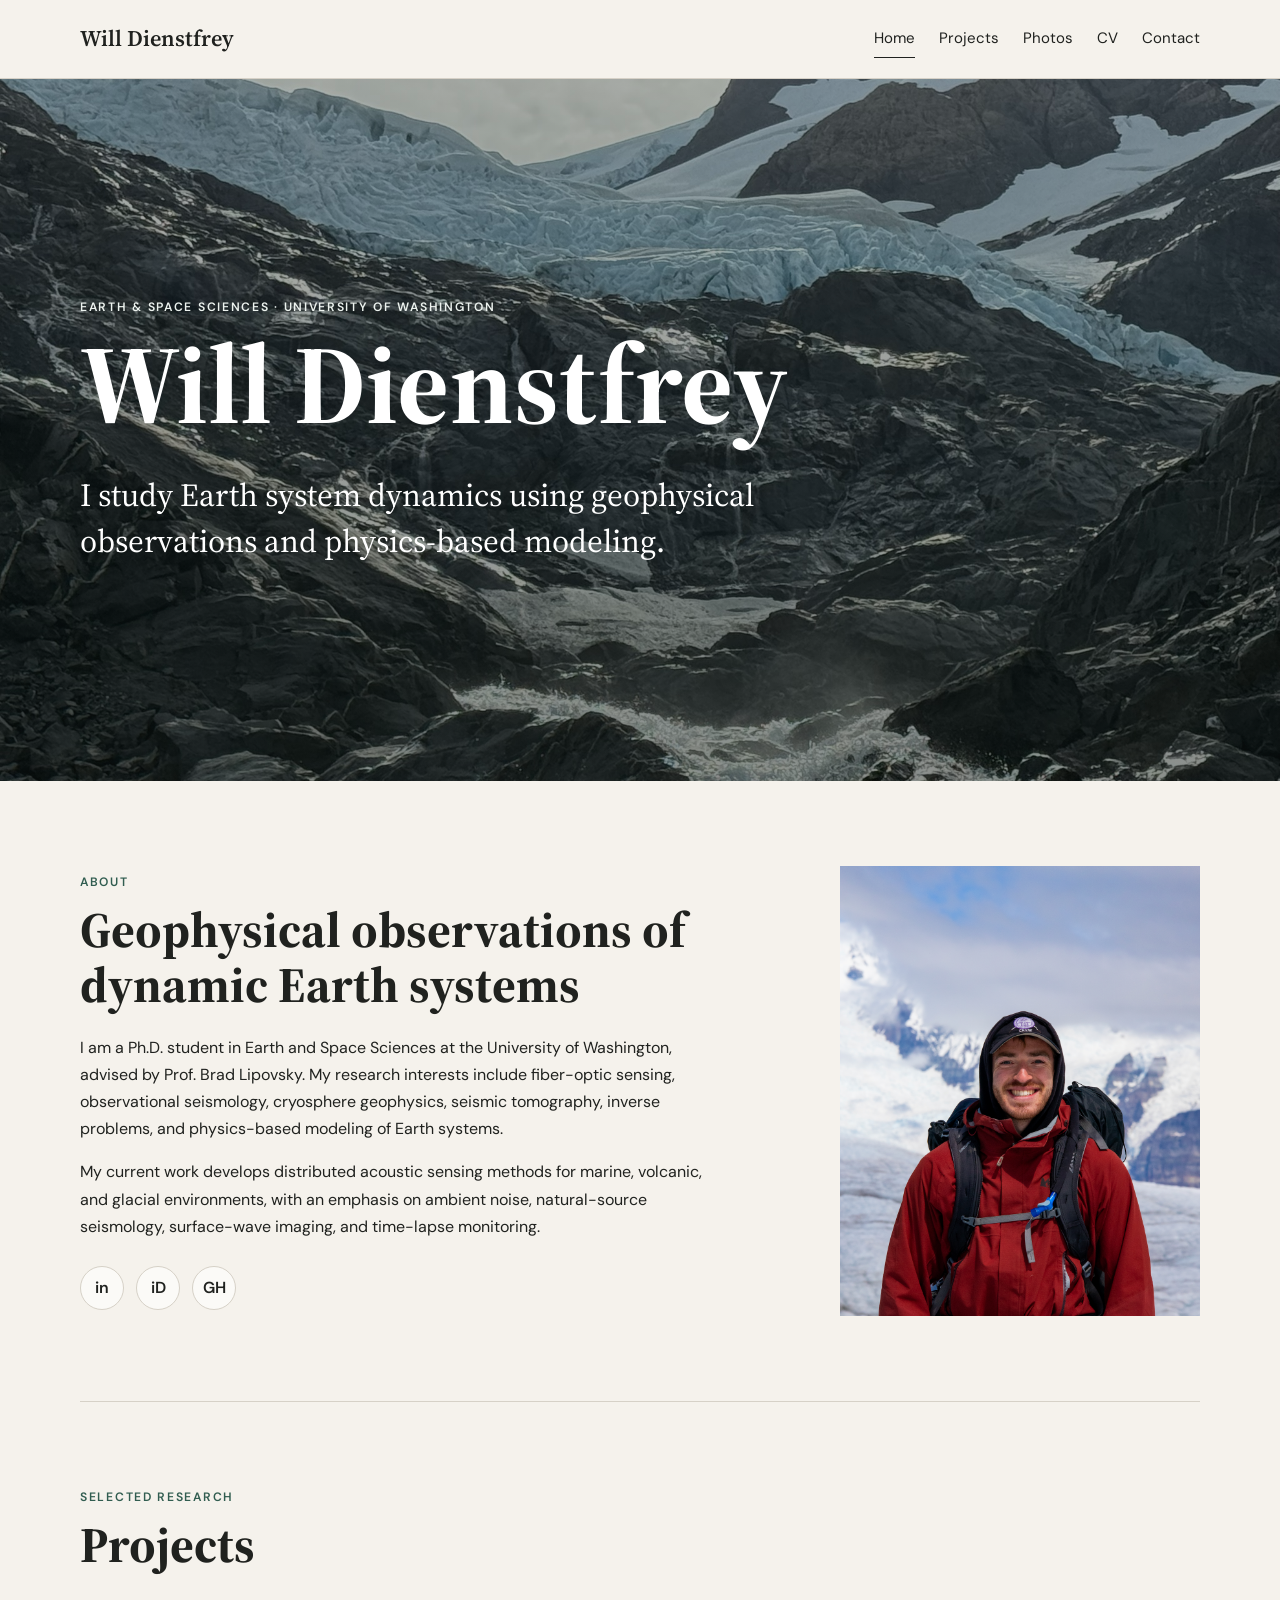
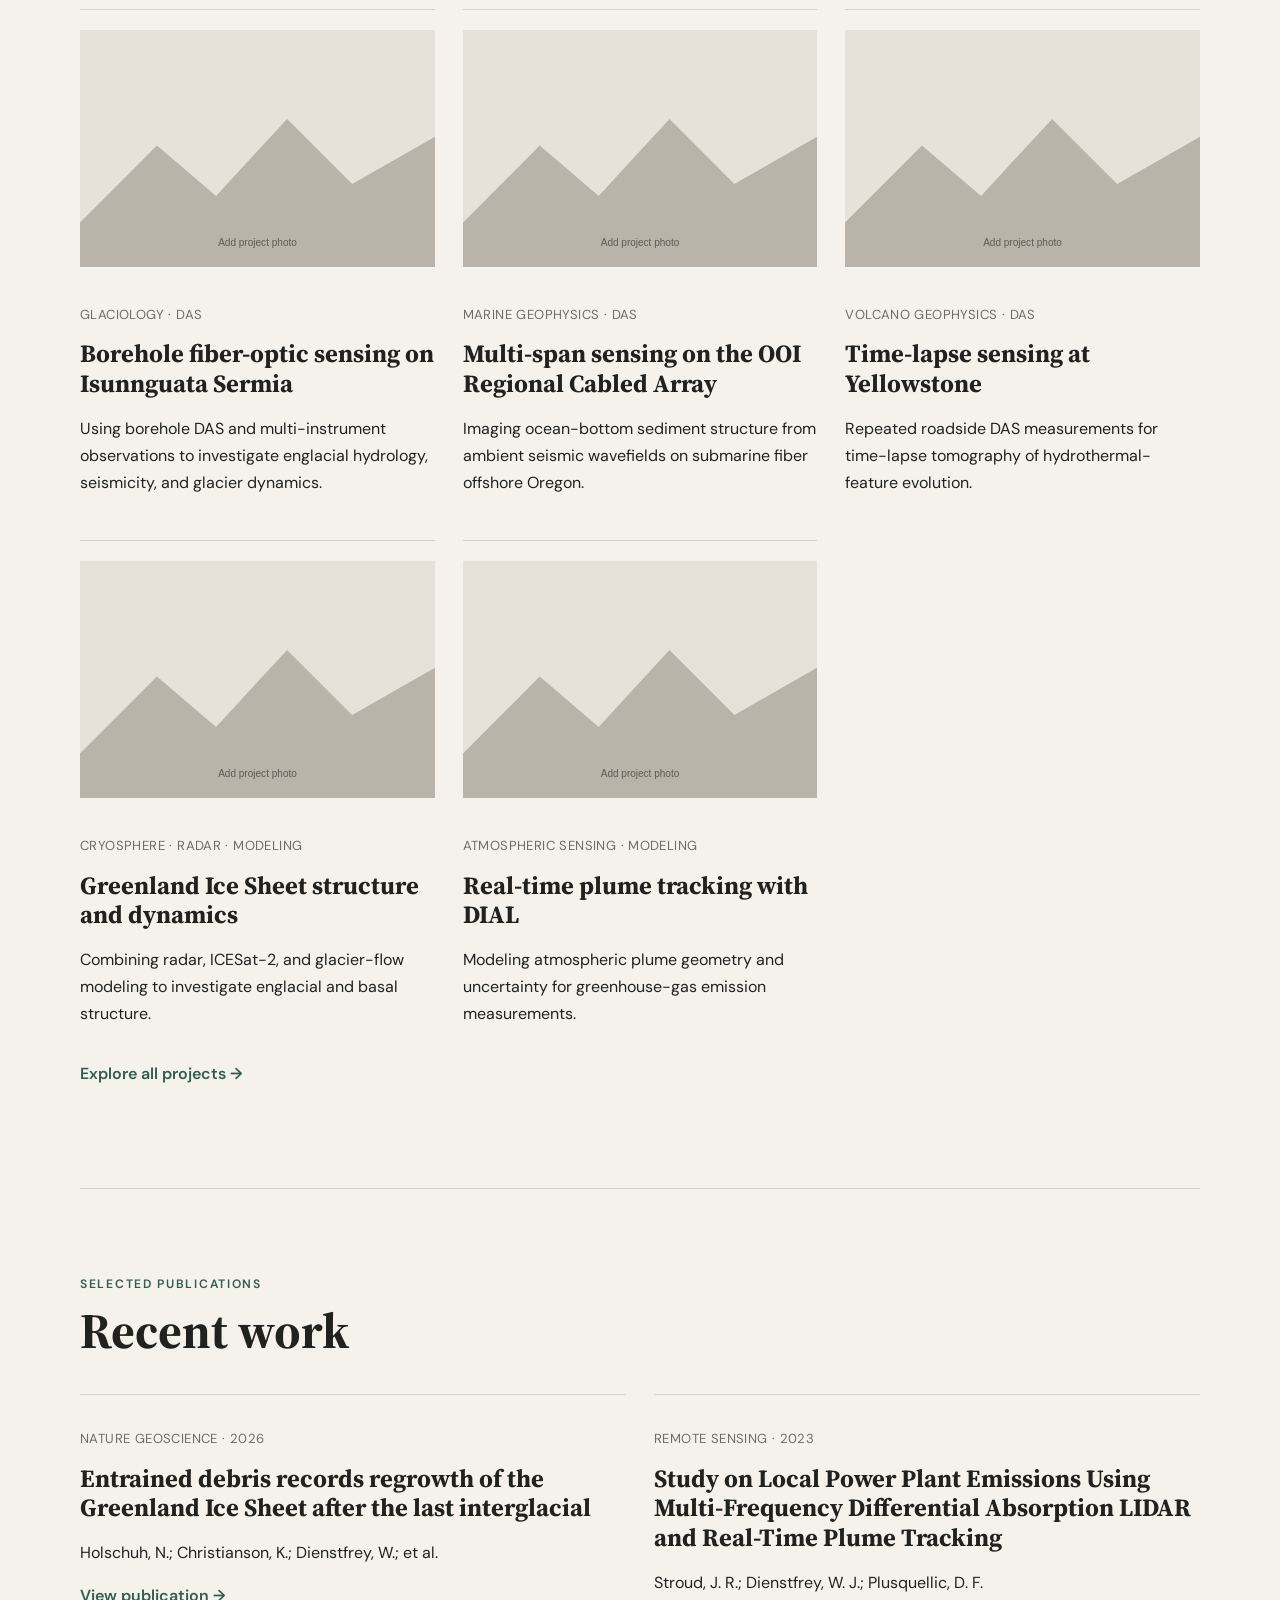
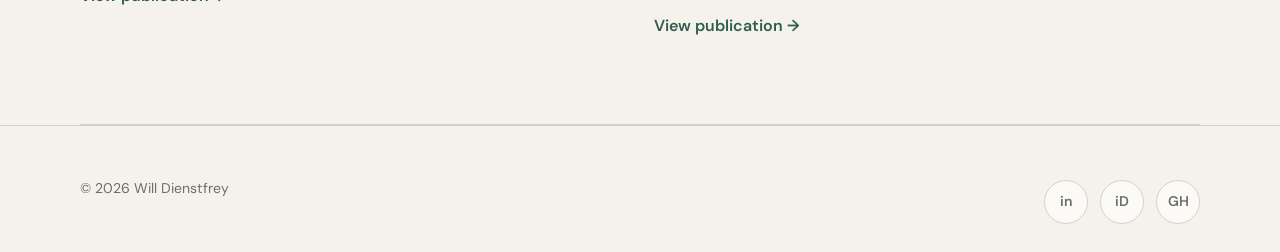
==== index.html @ 0aa44435 "Create initial website First pass at making a website" ====
<!doctype html><html lang="en"><head><meta charset="utf-8"><meta name="viewport" content="width=device-width,initial-scale=1"><meta name="description" content="Will Dienstfrey — geophysical observations and physics-based modeling of Earth systems"><title>Home | Will Dienstfrey</title><link rel="stylesheet" href="styles.css"></head><body><header class="site-header"><div class="container nav-wrap"><a class="site-name" href="index.html">Will Dienstfrey</a><nav><a href="index.html" class="active">Home</a><a href="projects.html" class="">Projects</a><a href="photos.html" class="">Photos</a><a href="cv.html" class="">CV</a><a href="contact.html" class="">Contact</a></nav></div></header><main><section class="hero"><div class="container hero-inner"><p class="eyebrow">EARTH & SPACE SCIENCES · UNIVERSITY OF WASHINGTON</p><h1>Will Dienstfrey</h1><p class="lede">I study Earth system dynamics using geophysical observations and physics-based modeling.</p></div></section><section class="container about"><div><p class="eyebrow">ABOUT</p><h2>Geophysical observations of dynamic Earth systems</h2><p>I am a Ph.D. student in Earth and Space Sciences at the University of Washington, advised by Prof. Brad Lipovsky. My research interests include fiber-optic sensing, observational seismology, cryosphere geophysics, seismic tomography, inverse problems, and physics-based modeling of Earth systems.</p><p>My current work develops distributed acoustic sensing methods for marine, volcanic, and glacial environments, with an emphasis on ambient noise, natural-source seismology, surface-wave imaging, and time-lapse monitoring.</p><div class="socials"><a class="social" href="https://www.linkedin.com/in/will-dienstfrey-532bb4279" aria-label="LinkedIn">in</a><a class="social" href="https://orcid.org/0009-0006-2963-2804" aria-label="ORCID">iD</a><a class="social" href="https://github.com/wdienstfrey" aria-label="GitHub">GH</a></div></div><img class="profile" src="assets/profile.png" alt="Will Dienstfrey in a glaciated mountain environment"></section><section class="container section"><p class="eyebrow">SELECTED RESEARCH</p><h2>Projects</h2><div class="project-grid"><article class="project-card"><img src="assets/project-1.svg" alt=""><p class="meta">GLACIOLOGY · DAS</p><h3>Borehole fiber-optic sensing on Isunnguata Sermia</h3><p>Using borehole DAS and multi-instrument observations to investigate englacial hydrology, seismicity, and glacier dynamics.</p></article><article class="project-card"><img src="assets/project-2.svg" alt=""><p class="meta">MARINE GEOPHYSICS · DAS</p><h3>Multi-span sensing on the OOI Regional Cabled Array</h3><p>Imaging ocean-bottom sediment structure from ambient seismic wavefields on submarine fiber offshore Oregon.</p></article><article class="project-card"><img src="assets/project-3.svg" alt=""><p class="meta">VOLCANO GEOPHYSICS · DAS</p><h3>Time-lapse sensing at Yellowstone</h3><p>Repeated roadside DAS measurements for time-lapse tomography of hydrothermal-feature evolution.</p></article><article class="project-card"><img src="assets/project-4.svg" alt=""><p class="meta">CRYOSPHERE · RADAR · MODELING</p><h3>Greenland Ice Sheet structure and dynamics</h3><p>Combining radar, ICESat-2, and glacier-flow modeling to investigate englacial and basal structure.</p></article><article class="project-card"><img src="assets/project-5.svg" alt=""><p class="meta">ATMOSPHERIC SENSING · MODELING</p><h3>Real-time plume tracking with DIAL</h3><p>Modeling atmospheric plume geometry and uncertainty for greenhouse-gas emission measurements.</p></article></div><p><a class="text-link" href="projects.html">Explore all projects →</a></p></section><section class="container section"><p class="eyebrow">SELECTED PUBLICATIONS</p><h2>Recent work</h2><div class="pubs"><article class="pub"><p class="meta">NATURE GEOSCIENCE · 2026</p><h3>Entrained debris records regrowth of the Greenland Ice Sheet after the last interglacial</h3><p>Holschuh, N.; Christianson, K.; Dienstfrey, W.; et al.</p><a class="text-link" href="https://doi.org/10.1038/s41561-026-01950-1">View publication →</a></article><article class="pub"><p class="meta">REMOTE SENSING · 2023</p><h3>Study on Local Power Plant Emissions Using Multi-Frequency Differential Absorption LIDAR and Real-Time Plume Tracking</h3><p>Stroud, J. R.; Dienstfrey, W. J.; Plusquellic, D. F.</p><a class="text-link" href="https://doi.org/10.3390/rs15174283">View publication →</a></article></div></section></main><footer class="footer"><div class="container footer-inner"><span>© 2026 Will Dienstfrey</span><div class="socials"><a class="social" href="https://www.linkedin.com/in/will-dienstfrey-532bb4279" aria-label="LinkedIn">in</a><a class="social" href="https://orcid.org/0009-0006-2963-2804" aria-label="ORCID">iD</a><a class="social" href="https://github.com/wdienstfrey" aria-label="GitHub">GH</a></div></div></footer></body></html>
---- styles.css ----
@import url('https://fonts.googleapis.com/css2?family=DM+Sans:wght@400;500;600&family=Source+Serif+4:opsz,wght@8..60,500;8..60,600&display=swap');
:root{--bg:#f5f2ec;--paper:#fbfaf7;--text:#20221f;--muted:#6c6e68;--line:#d6d1c7;--accent:#315d50;--max:1120px}
*{box-sizing:border-box}html{scroll-behavior:smooth}body{margin:0;background:var(--bg);color:var(--text);font-family:'DM Sans',sans-serif;line-height:1.7}a{color:inherit;text-decoration:none}a:hover{color:var(--accent)}.container{width:min(calc(100% - 40px),var(--max));margin:auto}.site-header{position:sticky;top:0;z-index:20;background:rgba(245,242,236,.94);backdrop-filter:blur(8px);border-bottom:1px solid var(--line)}.nav-wrap{min-height:78px;display:flex;align-items:center;justify-content:space-between;gap:24px}.site-name,h1,h2,h3{font-family:'Source Serif 4',Georgia,serif}.site-name{font-size:1.4rem;font-weight:600}nav{display:flex;gap:24px;font-size:.94rem}nav a{padding:6px 0;border-bottom:1px solid transparent}nav a.active,nav a:hover{border-bottom-color:var(--text);color:var(--text)}
.hero{min-height:78vh;display:flex;align-items:end;color:white;background:linear-gradient(rgba(15,22,19,.34),rgba(15,22,19,.48)),url('assets/hero.jpg') center/cover no-repeat}.hero-inner{padding:110px 0 76px}.hero h1{font-size:clamp(4rem,9vw,7rem);line-height:1;margin:8px 0 20px}.hero .lede{max-width:850px;color:white}.eyebrow{font-size:.76rem;letter-spacing:.14em;font-weight:600;color:var(--accent);margin:0 0 10px}.hero .eyebrow{color:#edf3ef}.lede{font-family:'Source Serif 4',Georgia,serif;font-size:clamp(1.4rem,2.7vw,2rem);line-height:1.45;max-width:800px}h1{font-size:clamp(3rem,7vw,5.5rem);line-height:1.05;margin:8px 0 28px}h2{font-size:clamp(2rem,4vw,3.1rem);line-height:1.12;margin:0 0 20px}h3{font-size:1.55rem;line-height:1.2;margin:10px 0 12px}.page{padding:90px 0 110px;min-height:72vh}
.about{display:grid;grid-template-columns:1.2fr .8fr;gap:70px;padding:85px 0;border-bottom:1px solid var(--line);align-items:center}.profile{width:100%;max-width:360px;aspect-ratio:4/5;object-fit:cover;object-position:center 38%;justify-self:end}.socials{display:flex;gap:12px;margin-top:26px}.social{width:44px;height:44px;border:1px solid var(--line);border-radius:50%;display:flex;align-items:center;justify-content:center;font-weight:600;background:var(--paper)}
.section{padding:85px 0;border-bottom:1px solid var(--line)}.project-grid{display:grid;grid-template-columns:repeat(3,1fr);gap:28px;margin-top:36px}.project-card{border-top:1px solid var(--line);padding-top:20px}.project-card img{width:100%;aspect-ratio:3/2;object-fit:cover;margin-bottom:16px}.meta{font-size:.82rem;color:var(--muted);letter-spacing:.03em}.text-link{color:var(--accent);font-weight:600}.project-entry{display:grid;grid-template-columns:.95fr 1.05fr;gap:54px;padding:52px 0;border-top:1px solid var(--line)}.project-entry img{width:100%;aspect-ratio:3/2;object-fit:cover}.project-copy p{margin:0 0 16px}.pubs{display:grid;grid-template-columns:1fr 1fr;gap:28px;margin-top:34px}.pub{border-top:1px solid var(--line);padding-top:20px}.photo-grid{display:grid;grid-template-columns:repeat(3,1fr);gap:18px;margin-top:40px}.photo-grid img{width:100%;aspect-ratio:1/1;object-fit:cover}.photo-grid figure{margin:0}.photo-grid figcaption{font-size:.84rem;color:var(--muted);margin-top:7px}.button{display:inline-block;border:1px solid var(--text);padding:10px 16px;margin:8px 0 22px}.pdf{height:850px;border:1px solid var(--line);background:white}.pdf iframe{width:100%;height:100%;border:0}.contact-list{max-width:700px;border-top:1px solid var(--line);margin-top:40px}.contact-row{padding:20px 0;border-bottom:1px solid var(--line)}.contact-row strong{display:block}.footer{border-top:1px solid var(--line);padding:28px 0;color:var(--muted);font-size:.88rem}.footer-inner{display:flex;justify-content:space-between;align-items:center;gap:24px}
@media(max-width:820px){.nav-wrap{flex-direction:column;align-items:flex-start;padding:18px 0}nav{width:100%;gap:16px;overflow:auto}.about,.project-entry,.project-grid,.pubs{grid-template-columns:1fr}.profile{justify-self:start;max-width:100%}.photo-grid{grid-template-columns:repeat(2,1fr)}.pdf{height:620px}.footer-inner{flex-direction:column;align-items:flex-start}}

.project-preview-grid.four-projects{grid-template-columns:repeat(2,1fr);gap:38px 30px}
.project-preview-grid.four-projects .project-preview{margin-top:0}
.project-preview-grid.four-projects img{aspect-ratio:16/10;object-fit:cover}
.project-entry img{aspect-ratio:16/10;object-fit:cover}
@media(max-width:820px){.project-preview-grid.four-projects{grid-template-columns:1fr}}
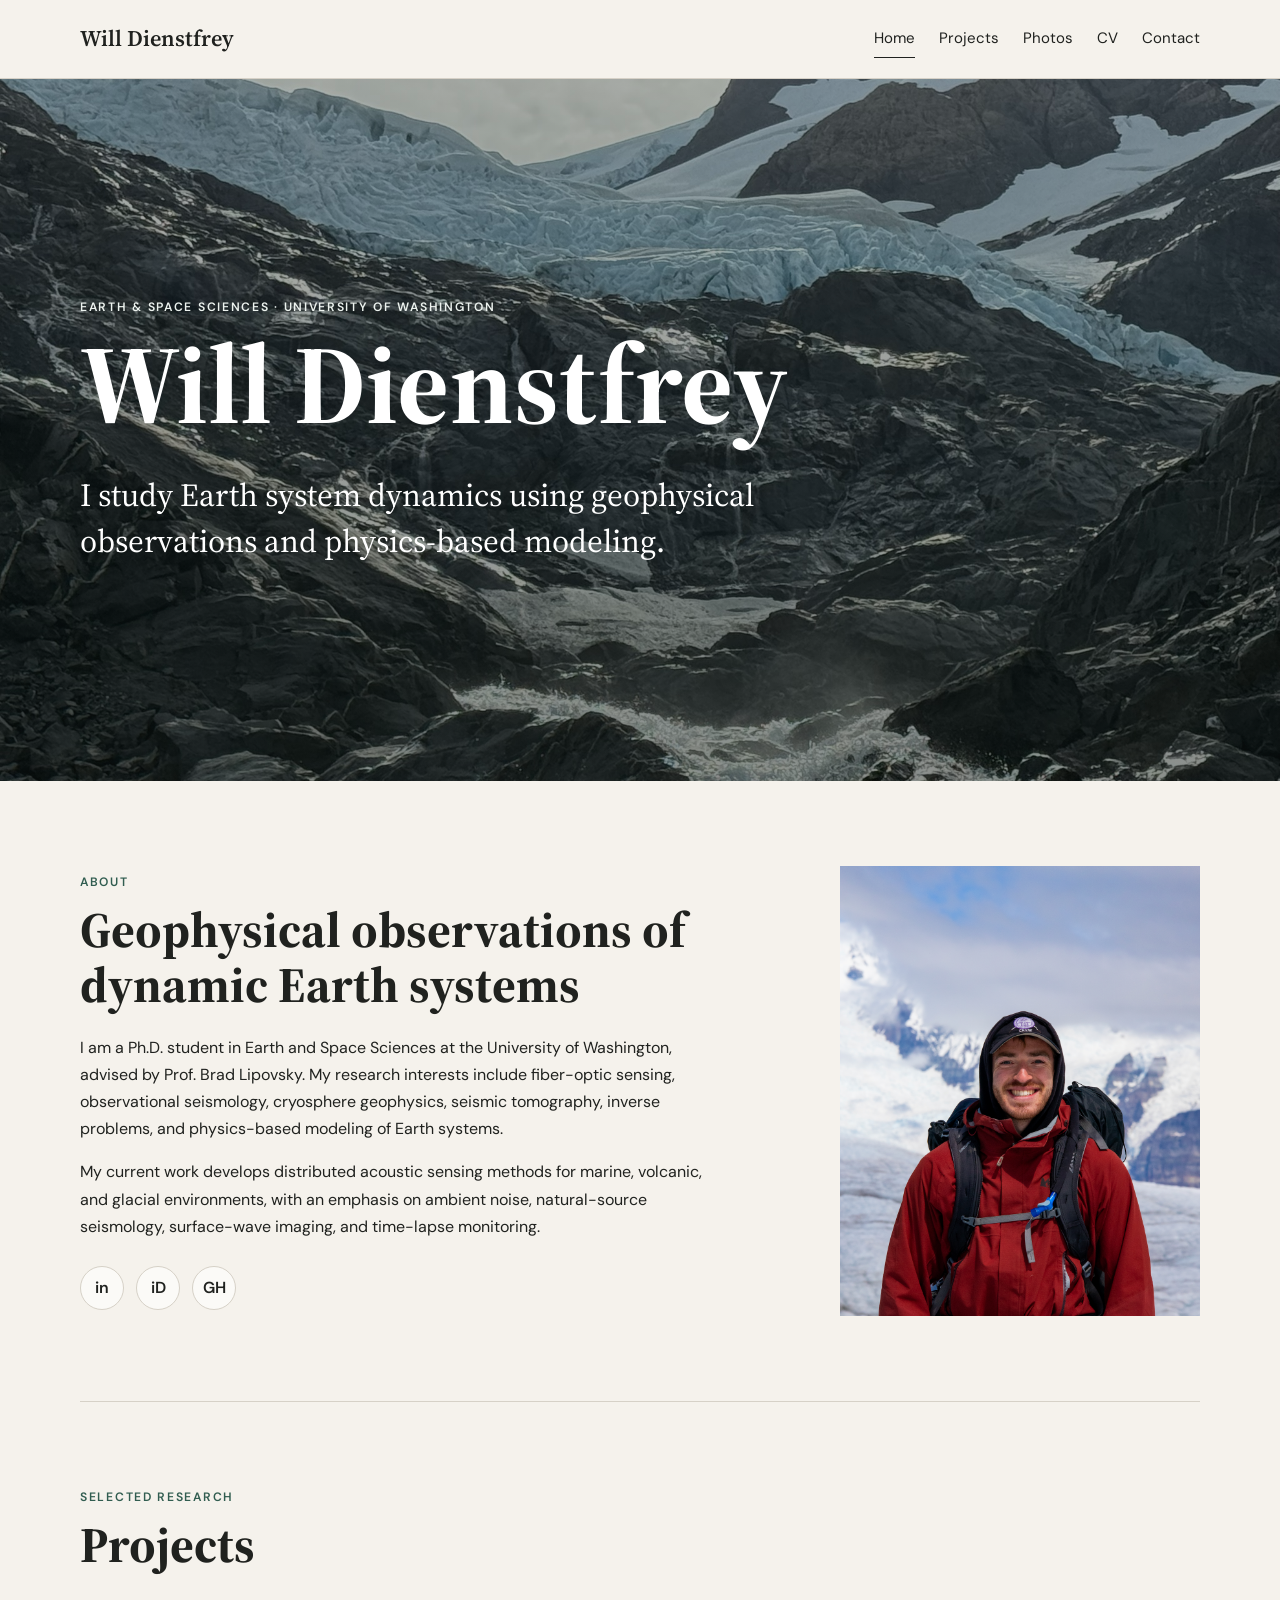
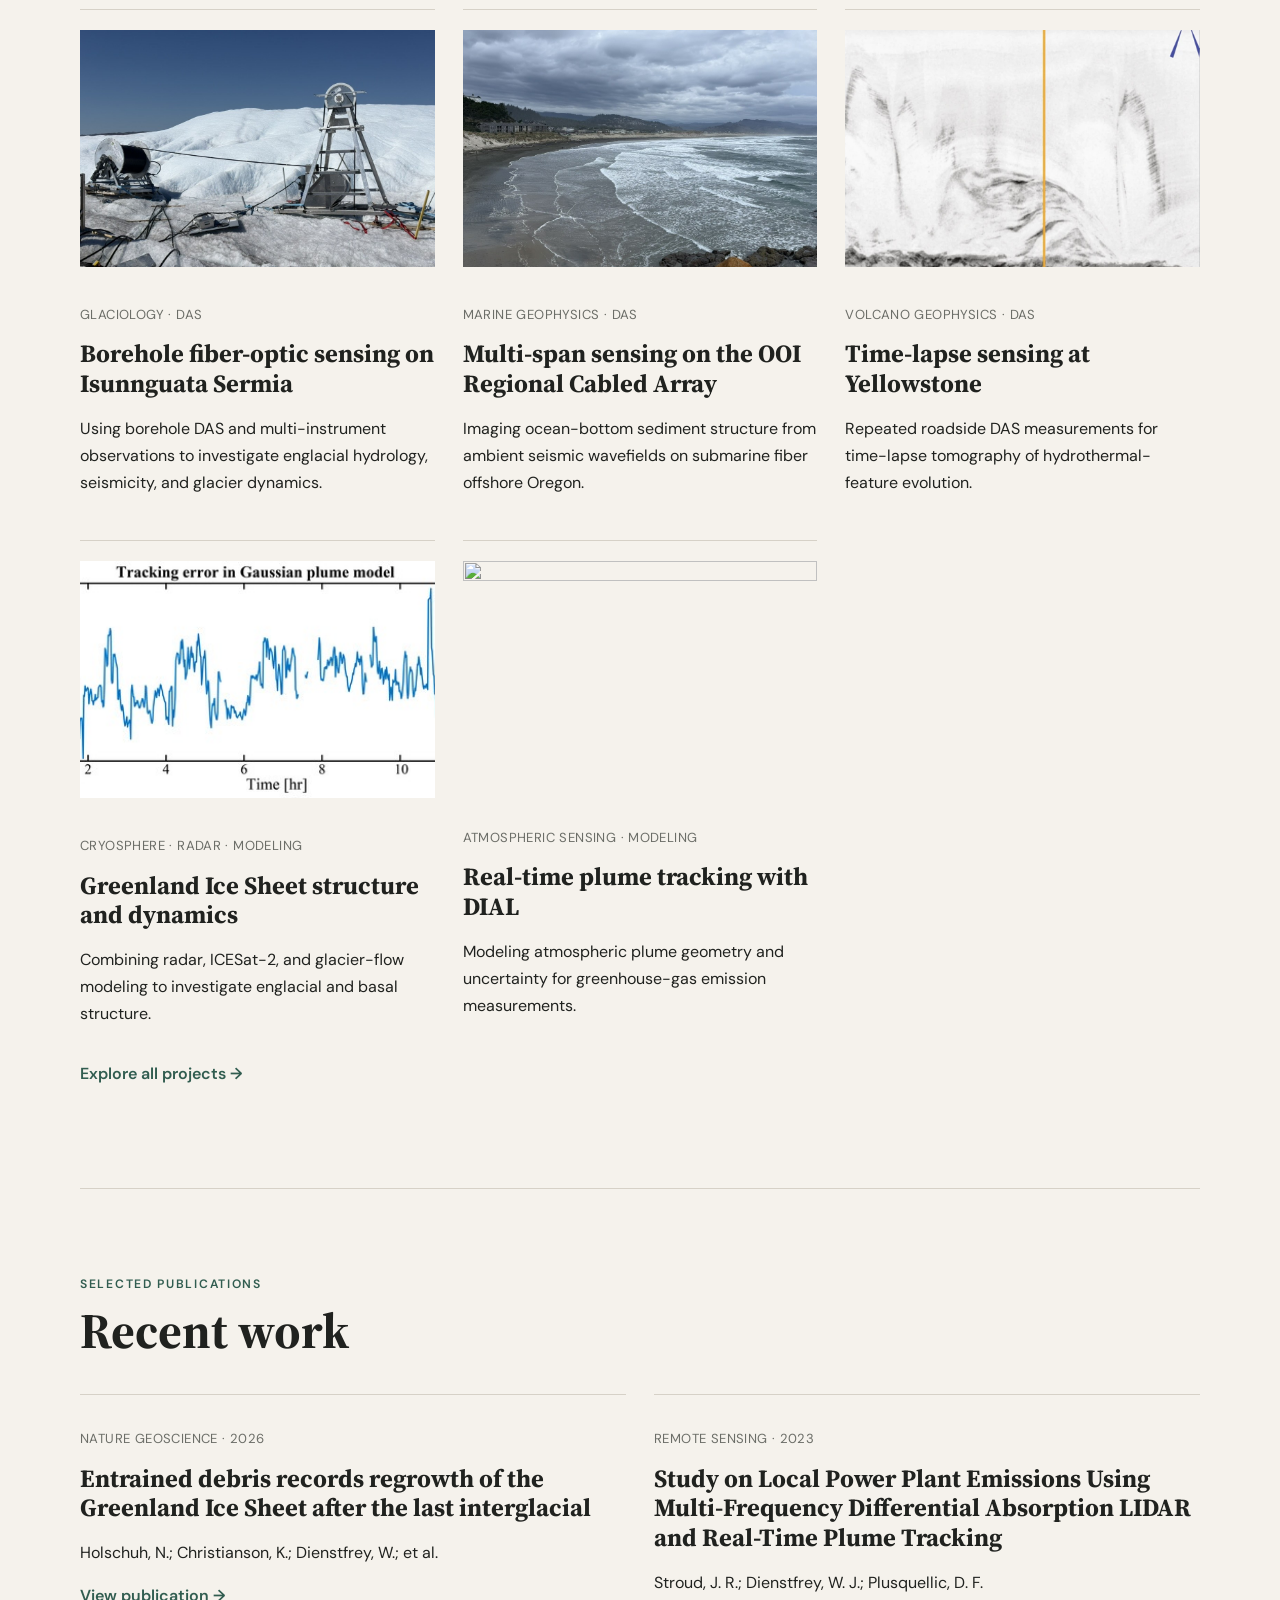
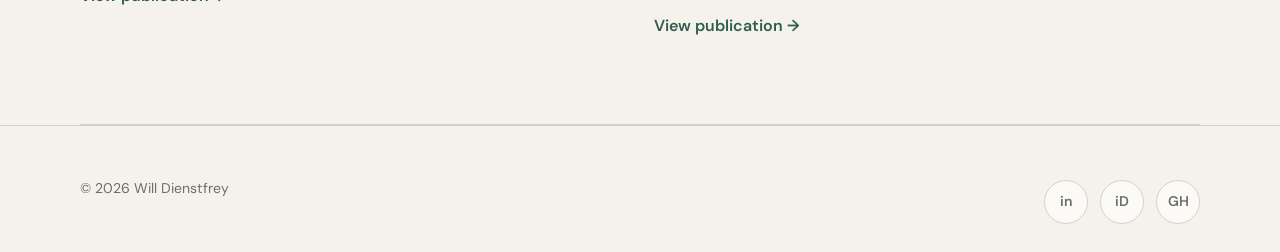
==== commit 01902b39: "Add files via upload" ====
--- a/index.html
+++ b/index.html
@@ -1 +1 @@
-<!doctype html><html lang="en"><head><meta charset="utf-8"><meta name="viewport" content="width=device-width,initial-scale=1"><meta name="description" content="Will Dienstfrey — geophysical observations and physics-based modeling of Earth systems"><title>Home | Will Dienstfrey</title><link rel="stylesheet" href="styles.css"></head><body><header class="site-header"><div class="container nav-wrap"><a class="site-name" href="index.html">Will Dienstfrey</a><nav><a href="index.html" class="active">Home</a><a href="projects.html" class="">Projects</a><a href="photos.html" class="">Photos</a><a href="cv.html" class="">CV</a><a href="contact.html" class="">Contact</a></nav></div></header><main><section class="hero"><div class="container hero-inner"><p class="eyebrow">EARTH & SPACE SCIENCES · UNIVERSITY OF WASHINGTON</p><h1>Will Dienstfrey</h1><p class="lede">I study Earth system dynamics using geophysical observations and physics-based modeling.</p></div></section><section class="container about"><div><p class="eyebrow">ABOUT</p><h2>Geophysical observations of dynamic Earth systems</h2><p>I am a Ph.D. student in Earth and Space Sciences at the University of Washington, advised by Prof. Brad Lipovsky. My research interests include fiber-optic sensing, observational seismology, cryosphere geophysics, seismic tomography, inverse problems, and physics-based modeling of Earth systems.</p><p>My current work develops distributed acoustic sensing methods for marine, volcanic, and glacial environments, with an emphasis on ambient noise, natural-source seismology, surface-wave imaging, and time-lapse monitoring.</p><div class="socials"><a class="social" href="https://www.linkedin.com/in/will-dienstfrey-532bb4279" aria-label="LinkedIn">in</a><a class="social" href="https://orcid.org/0009-0006-2963-2804" aria-label="ORCID">iD</a><a class="social" href="https://github.com/wdienstfrey" aria-label="GitHub">GH</a></div></div><img class="profile" src="assets/profile.png" alt="Will Dienstfrey in a glaciated mountain environment"></section><section class="container section"><p class="eyebrow">SELECTED RESEARCH</p><h2>Projects</h2><div class="project-grid"><article class="project-card"><img src="assets/project-1.svg" alt=""><p class="meta">GLACIOLOGY · DAS</p><h3>Borehole fiber-optic sensing on Isunnguata Sermia</h3><p>Using borehole DAS and multi-instrument observations to investigate englacial hydrology, seismicity, and glacier dynamics.</p></article><article class="project-card"><img src="assets/project-2.svg" alt=""><p class="meta">MARINE GEOPHYSICS · DAS</p><h3>Multi-span sensing on the OOI Regional Cabled Array</h3><p>Imaging ocean-bottom sediment structure from ambient seismic wavefields on submarine fiber offshore Oregon.</p></article><article class="project-card"><img src="assets/project-3.svg" alt=""><p class="meta">VOLCANO GEOPHYSICS · DAS</p><h3>Time-lapse sensing at Yellowstone</h3><p>Repeated roadside DAS measurements for time-lapse tomography of hydrothermal-feature evolution.</p></article><article class="project-card"><img src="assets/project-4.svg" alt=""><p class="meta">CRYOSPHERE · RADAR · MODELING</p><h3>Greenland Ice Sheet structure and dynamics</h3><p>Combining radar, ICESat-2, and glacier-flow modeling to investigate englacial and basal structure.</p></article><article class="project-card"><img src="assets/project-5.svg" alt=""><p class="meta">ATMOSPHERIC SENSING · MODELING</p><h3>Real-time plume tracking with DIAL</h3><p>Modeling atmospheric plume geometry and uncertainty for greenhouse-gas emission measurements.</p></article></div><p><a class="text-link" href="projects.html">Explore all projects →</a></p></section><section class="container section"><p class="eyebrow">SELECTED PUBLICATIONS</p><h2>Recent work</h2><div class="pubs"><article class="pub"><p class="meta">NATURE GEOSCIENCE · 2026</p><h3>Entrained debris records regrowth of the Greenland Ice Sheet after the last interglacial</h3><p>Holschuh, N.; Christianson, K.; Dienstfrey, W.; et al.</p><a class="text-link" href="https://doi.org/10.1038/s41561-026-01950-1">View publication →</a></article><article class="pub"><p class="meta">REMOTE SENSING · 2023</p><h3>Study on Local Power Plant Emissions Using Multi-Frequency Differential Absorption LIDAR and Real-Time Plume Tracking</h3><p>Stroud, J. R.; Dienstfrey, W. J.; Plusquellic, D. F.</p><a class="text-link" href="https://doi.org/10.3390/rs15174283">View publication →</a></article></div></section></main><footer class="footer"><div class="container footer-inner"><span>© 2026 Will Dienstfrey</span><div class="socials"><a class="social" href="https://www.linkedin.com/in/will-dienstfrey-532bb4279" aria-label="LinkedIn">in</a><a class="social" href="https://orcid.org/0009-0006-2963-2804" aria-label="ORCID">iD</a><a class="social" href="https://github.com/wdienstfrey" aria-label="GitHub">GH</a></div></div></footer></body></html>+<!doctype html><html lang="en"><head><meta charset="utf-8"><meta name="viewport" content="width=device-width,initial-scale=1"><meta name="description" content="Will Dienstfrey — geophysical observations and physics-based modeling of Earth systems"><title>Home | Will Dienstfrey</title><link rel="stylesheet" href="styles.css"></head><body><header class="site-header"><div class="container nav-wrap"><a class="site-name" href="index.html">Will Dienstfrey</a><nav><a href="index.html" class="active">Home</a><a href="projects.html" class="">Projects</a><a href="photos.html" class="">Photos</a><a href="cv.html" class="">CV</a><a href="contact.html" class="">Contact</a></nav></div></header><main><section class="hero"><div class="container hero-inner"><p class="eyebrow">EARTH & SPACE SCIENCES · UNIVERSITY OF WASHINGTON</p><h1>Will Dienstfrey</h1><p class="lede">I study Earth system dynamics using geophysical observations and physics-based modeling.</p></div></section><section class="container about"><div><p class="eyebrow">ABOUT</p><h2>Geophysical observations of dynamic Earth systems</h2><p>I am a Ph.D. student in Earth and Space Sciences at the University of Washington, advised by Prof. Brad Lipovsky. My research interests include fiber-optic sensing, observational seismology, cryosphere geophysics, seismic tomography, inverse problems, and physics-based modeling of Earth systems.</p><p>My current work develops distributed acoustic sensing methods for marine, volcanic, and glacial environments, with an emphasis on ambient noise, natural-source seismology, surface-wave imaging, and time-lapse monitoring.</p><div class="socials"><a class="social" href="https://www.linkedin.com/in/will-dienstfrey-532bb4279" aria-label="LinkedIn">in</a><a class="social" href="https://orcid.org/0009-0006-2963-2804" aria-label="ORCID">iD</a><a class="social" href="https://github.com/wdienstfrey" aria-label="GitHub">GH</a></div></div><img class="profile" src="./assets/profile.png" alt="Will Dienstfrey in a glaciated mountain environment"></section><section class="container section"><p class="eyebrow">SELECTED RESEARCH</p><h2>Projects</h2><div class="project-grid"><article class="project-card"><img src="./assets/project-1.jpg" alt=""><p class="meta">GLACIOLOGY · DAS</p><h3>Borehole fiber-optic sensing on Isunnguata Sermia</h3><p>Using borehole DAS and multi-instrument observations to investigate englacial hydrology, seismicity, and glacier dynamics.</p></article><article class="project-card"><img src="./assets/project-2.jpg" alt=""><p class="meta">MARINE GEOPHYSICS · DAS</p><h3>Multi-span sensing on the OOI Regional Cabled Array</h3><p>Imaging ocean-bottom sediment structure from ambient seismic wavefields on submarine fiber offshore Oregon.</p></article><article class="project-card"><img src="./assets/project-3.jpg" alt=""><p class="meta">VOLCANO GEOPHYSICS · DAS</p><h3>Time-lapse sensing at Yellowstone</h3><p>Repeated roadside DAS measurements for time-lapse tomography of hydrothermal-feature evolution.</p></article><article class="project-card"><img src="./assets/project-4.jpg" alt=""><p class="meta">CRYOSPHERE · RADAR · MODELING</p><h3>Greenland Ice Sheet structure and dynamics</h3><p>Combining radar, ICESat-2, and glacier-flow modeling to investigate englacial and basal structure.</p></article><article class="project-card"><img src="./assets/project-5.jpg" alt=""><p class="meta">ATMOSPHERIC SENSING · MODELING</p><h3>Real-time plume tracking with DIAL</h3><p>Modeling atmospheric plume geometry and uncertainty for greenhouse-gas emission measurements.</p></article></div><p><a class="text-link" href="projects.html">Explore all projects →</a></p></section><section class="container section"><p class="eyebrow">SELECTED PUBLICATIONS</p><h2>Recent work</h2><div class="pubs"><article class="pub"><p class="meta">NATURE GEOSCIENCE · 2026</p><h3>Entrained debris records regrowth of the Greenland Ice Sheet after the last interglacial</h3><p>Holschuh, N.; Christianson, K.; Dienstfrey, W.; et al.</p><a class="text-link" href="https://doi.org/10.1038/s41561-026-01950-1">View publication →</a></article><article class="pub"><p class="meta">REMOTE SENSING · 2023</p><h3>Study on Local Power Plant Emissions Using Multi-Frequency Differential Absorption LIDAR and Real-Time Plume Tracking</h3><p>Stroud, J. R.; Dienstfrey, W. J.; Plusquellic, D. F.</p><a class="text-link" href="https://doi.org/10.3390/rs15174283">View publication →</a></article></div></section></main><footer class="footer"><div class="container footer-inner"><span>© 2026 Will Dienstfrey</span><div class="socials"><a class="social" href="https://www.linkedin.com/in/will-dienstfrey-532bb4279" aria-label="LinkedIn">in</a><a class="social" href="https://orcid.org/0009-0006-2963-2804" aria-label="ORCID">iD</a><a class="social" href="https://github.com/wdienstfrey" aria-label="GitHub">GH</a></div></div></footer></body></html>
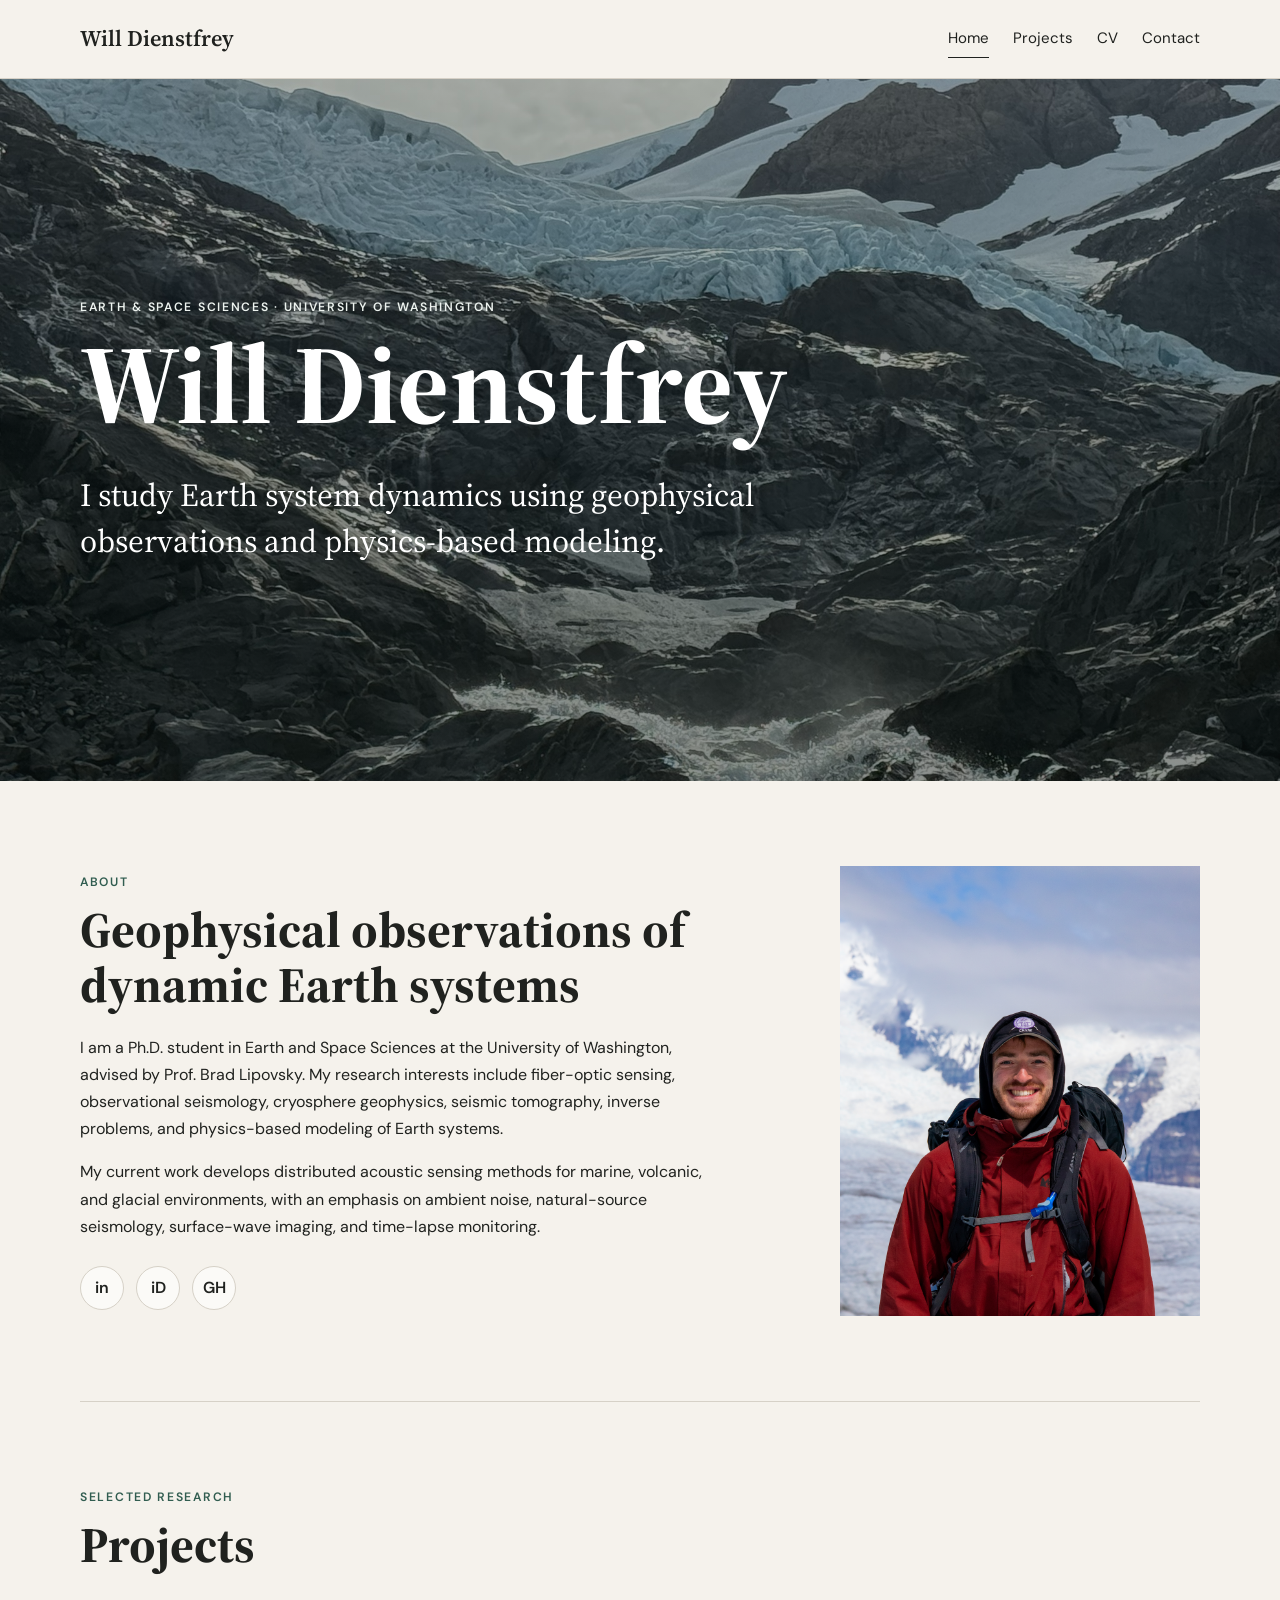
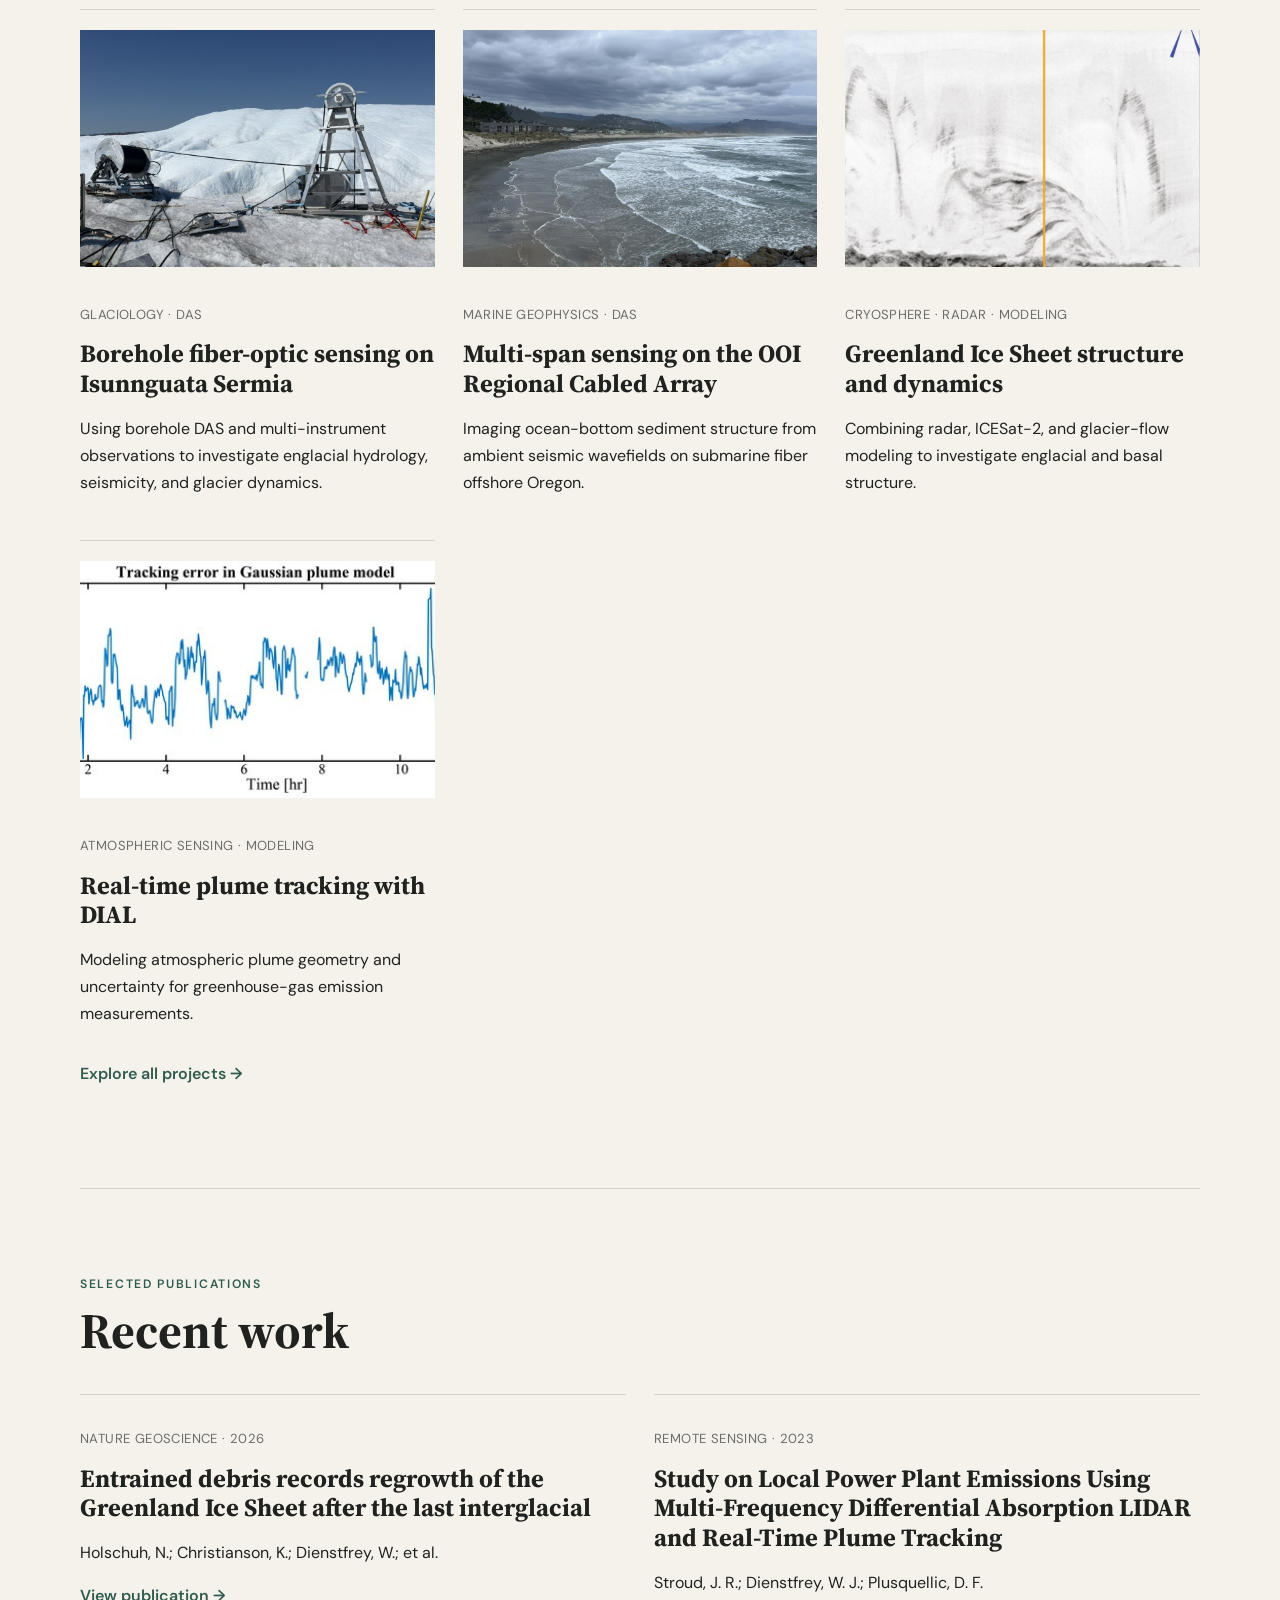
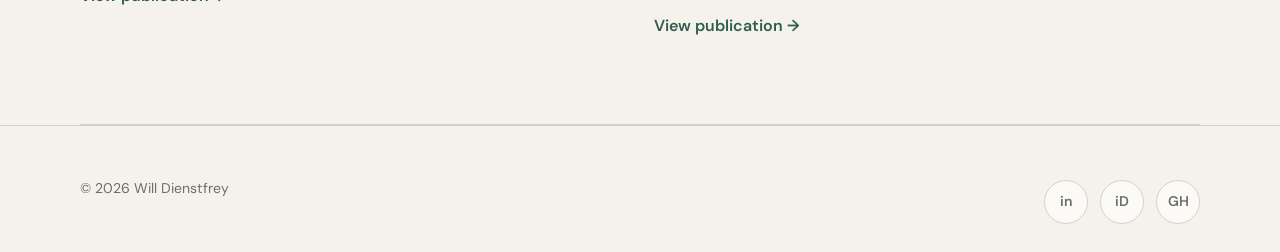
==== commit 5b847b70: "Get rid of yellowstone project" ====
--- a/index.html
+++ b/index.html
@@ -1 +1,6 @@
-<!doctype html><html lang="en"><head><meta charset="utf-8"><meta name="viewport" content="width=device-width,initial-scale=1"><meta name="description" content="Will Dienstfrey — geophysical observations and physics-based modeling of Earth systems"><title>Home | Will Dienstfrey</title><link rel="stylesheet" href="styles.css"></head><body><header class="site-header"><div class="container nav-wrap"><a class="site-name" href="index.html">Will Dienstfrey</a><nav><a href="index.html" class="active">Home</a><a href="projects.html" class="">Projects</a><a href="photos.html" class="">Photos</a><a href="cv.html" class="">CV</a><a href="contact.html" class="">Contact</a></nav></div></header><main><section class="hero"><div class="container hero-inner"><p class="eyebrow">EARTH & SPACE SCIENCES · UNIVERSITY OF WASHINGTON</p><h1>Will Dienstfrey</h1><p class="lede">I study Earth system dynamics using geophysical observations and physics-based modeling.</p></div></section><section class="container about"><div><p class="eyebrow">ABOUT</p><h2>Geophysical observations of dynamic Earth systems</h2><p>I am a Ph.D. student in Earth and Space Sciences at the University of Washington, advised by Prof. Brad Lipovsky. My research interests include fiber-optic sensing, observational seismology, cryosphere geophysics, seismic tomography, inverse problems, and physics-based modeling of Earth systems.</p><p>My current work develops distributed acoustic sensing methods for marine, volcanic, and glacial environments, with an emphasis on ambient noise, natural-source seismology, surface-wave imaging, and time-lapse monitoring.</p><div class="socials"><a class="social" href="https://www.linkedin.com/in/will-dienstfrey-532bb4279" aria-label="LinkedIn">in</a><a class="social" href="https://orcid.org/0009-0006-2963-2804" aria-label="ORCID">iD</a><a class="social" href="https://github.com/wdienstfrey" aria-label="GitHub">GH</a></div></div><img class="profile" src="./assets/profile.png" alt="Will Dienstfrey in a glaciated mountain environment"></section><section class="container section"><p class="eyebrow">SELECTED RESEARCH</p><h2>Projects</h2><div class="project-grid"><article class="project-card"><img src="./assets/project-1.jpg" alt=""><p class="meta">GLACIOLOGY · DAS</p><h3>Borehole fiber-optic sensing on Isunnguata Sermia</h3><p>Using borehole DAS and multi-instrument observations to investigate englacial hydrology, seismicity, and glacier dynamics.</p></article><article class="project-card"><img src="./assets/project-2.jpg" alt=""><p class="meta">MARINE GEOPHYSICS · DAS</p><h3>Multi-span sensing on the OOI Regional Cabled Array</h3><p>Imaging ocean-bottom sediment structure from ambient seismic wavefields on submarine fiber offshore Oregon.</p></article><article class="project-card"><img src="./assets/project-3.jpg" alt=""><p class="meta">VOLCANO GEOPHYSICS · DAS</p><h3>Time-lapse sensing at Yellowstone</h3><p>Repeated roadside DAS measurements for time-lapse tomography of hydrothermal-feature evolution.</p></article><article class="project-card"><img src="./assets/project-4.jpg" alt=""><p class="meta">CRYOSPHERE · RADAR · MODELING</p><h3>Greenland Ice Sheet structure and dynamics</h3><p>Combining radar, ICESat-2, and glacier-flow modeling to investigate englacial and basal structure.</p></article><article class="project-card"><img src="./assets/project-5.jpg" alt=""><p class="meta">ATMOSPHERIC SENSING · MODELING</p><h3>Real-time plume tracking with DIAL</h3><p>Modeling atmospheric plume geometry and uncertainty for greenhouse-gas emission measurements.</p></article></div><p><a class="text-link" href="projects.html">Explore all projects →</a></p></section><section class="container section"><p class="eyebrow">SELECTED PUBLICATIONS</p><h2>Recent work</h2><div class="pubs"><article class="pub"><p class="meta">NATURE GEOSCIENCE · 2026</p><h3>Entrained debris records regrowth of the Greenland Ice Sheet after the last interglacial</h3><p>Holschuh, N.; Christianson, K.; Dienstfrey, W.; et al.</p><a class="text-link" href="https://doi.org/10.1038/s41561-026-01950-1">View publication →</a></article><article class="pub"><p class="meta">REMOTE SENSING · 2023</p><h3>Study on Local Power Plant Emissions Using Multi-Frequency Differential Absorption LIDAR and Real-Time Plume Tracking</h3><p>Stroud, J. R.; Dienstfrey, W. J.; Plusquellic, D. F.</p><a class="text-link" href="https://doi.org/10.3390/rs15174283">View publication →</a></article></div></section></main><footer class="footer"><div class="container footer-inner"><span>© 2026 Will Dienstfrey</span><div class="socials"><a class="social" href="https://www.linkedin.com/in/will-dienstfrey-532bb4279" aria-label="LinkedIn">in</a><a class="social" href="https://orcid.org/0009-0006-2963-2804" aria-label="ORCID">iD</a><a class="social" href="https://github.com/wdienstfrey" aria-label="GitHub">GH</a></div></div></footer></body></html>+<!doctype html><html lang="en"><head><meta charset="utf-8"><meta name="viewport" content="width=device-width,initial-scale=1"><meta name="description" content="Will Dienstfrey — geophysical observations and physics-based modeling of Earth systems"><title>Home | Will Dienstfrey</title><link rel="stylesheet" href="styles.css"></head><body><header class="site-header"><div class="container nav-wrap"><a class="site-name" href="index.html">Will Dienstfrey</a><nav><a href="index.html" class="active">Home</a><a href="projects.html" class="">Projects</a><a href="cv.html" class="">CV</a><a href="contact.html" class="">Contact</a></nav></div></header><main><section class="hero"><div class="container hero-inner"><p class="eyebrow">EARTH & SPACE SCIENCES · UNIVERSITY OF WASHINGTON</p><h1>Will Dienstfrey</h1><p class="lede">I study Earth system dynamics using geophysical observations and physics-based modeling.</p></div></section><section class="container about"><div><p class="eyebrow">ABOUT</p><h2>Geophysical observations of dynamic Earth systems</h2><p>I am a Ph.D. student in Earth and Space Sciences at the University of Washington, advised by Prof. Brad Lipovsky. My research interests include fiber-optic sensing, observational seismology, cryosphere geophysics, seismic tomography, inverse problems, and physics-based modeling of Earth systems.</p><p>My current work develops distributed acoustic sensing methods for marine, volcanic, and glacial environments, with an emphasis on ambient noise, natural-source seismology, surface-wave imaging, and time-lapse monitoring.</p><div class="socials"><a class="social" href="https://www.linkedin.com/in/will-dienstfrey-532bb4279" aria-label="LinkedIn">in</a><a class="social" href="https://orcid.org/0009-0006-2963-2804" aria-label="ORCID">iD</a><a class="social" href="https://github.com/wdienstfrey" aria-label="GitHub">GH</a></div></div><img class="profile" src="./assets/profile.png" alt="Will Dienstfrey in a glaciated mountain environment"></section><section class="container section"><p class="eyebrow">SELECTED RESEARCH</p><h2>Projects</h2><div class="project-grid">
+<article class="project-card"><img src="./assets/project-1.jpg" alt="Borehole fiber-optic field equipment on glacier ice"><p class="meta">GLACIOLOGY · DAS</p><h3>Borehole fiber-optic sensing on Isunnguata Sermia</h3><p>Using borehole DAS and multi-instrument observations to investigate englacial hydrology, seismicity, and glacier dynamics.</p></article>
+<article class="project-card"><img src="./assets/project-2.jpg" alt="Oregon coast near the offshore fiber-optic sensing study area"><p class="meta">MARINE GEOPHYSICS · DAS</p><h3>Multi-span sensing on the OOI Regional Cabled Array</h3><p>Imaging ocean-bottom sediment structure from ambient seismic wavefields on submarine fiber offshore Oregon.</p></article>
+<article class="project-card"><img src="./assets/project-3.jpg" alt="Radar image of Greenland Ice Sheet structure"><p class="meta">CRYOSPHERE · RADAR · MODELING</p><h3>Greenland Ice Sheet structure and dynamics</h3><p>Combining radar, ICESat-2, and glacier-flow modeling to investigate englacial and basal structure.</p></article>
+<article class="project-card"><img src="./assets/project-4.jpg" alt="Tracking error in Gaussian plume model"><p class="meta">ATMOSPHERIC SENSING · MODELING</p><h3>Real-time plume tracking with DIAL</h3><p>Modeling atmospheric plume geometry and uncertainty for greenhouse-gas emission measurements.</p></article>
+</div><p><a class="text-link" href="projects.html">Explore all projects →</a></p></section><section class="container section"><p class="eyebrow">SELECTED PUBLICATIONS</p><h2>Recent work</h2><div class="pubs"><article class="pub"><p class="meta">NATURE GEOSCIENCE · 2026</p><h3>Entrained debris records regrowth of the Greenland Ice Sheet after the last interglacial</h3><p>Holschuh, N.; Christianson, K.; Dienstfrey, W.; et al.</p><a class="text-link" href="https://doi.org/10.1038/s41561-026-01950-1">View publication →</a></article><article class="pub"><p class="meta">REMOTE SENSING · 2023</p><h3>Study on Local Power Plant Emissions Using Multi-Frequency Differential Absorption LIDAR and Real-Time Plume Tracking</h3><p>Stroud, J. R.; Dienstfrey, W. J.; Plusquellic, D. F.</p><a class="text-link" href="https://doi.org/10.3390/rs15174283">View publication →</a></article></div></section></main><footer class="footer"><div class="container footer-inner"><span>© 2026 Will Dienstfrey</span><div class="socials"><a class="social" href="https://www.linkedin.com/in/will-dienstfrey-532bb4279" aria-label="LinkedIn">in</a><a class="social" href="https://orcid.org/0009-0006-2963-2804" aria-label="ORCID">iD</a><a class="social" href="https://github.com/wdienstfrey" aria-label="GitHub">GH</a></div></div></footer></body></html>
--- a/styles.css
+++ b/styles.css
@@ -11,3 +11,14 @@
 .project-preview-grid.four-projects img{aspect-ratio:16/10;object-fit:cover}
 .project-entry img{aspect-ratio:16/10;object-fit:cover}
 @media(max-width:820px){.project-preview-grid.four-projects{grid-template-columns:1fr}}
+
+/* Show full project images on the Projects page */
+.project-entry img {
+  width: 100%;
+  height: auto;
+  aspect-ratio: auto !important;
+  object-fit: contain !important;
+  object-position: center;
+  display: block;
+  background: var(--paper);
+}
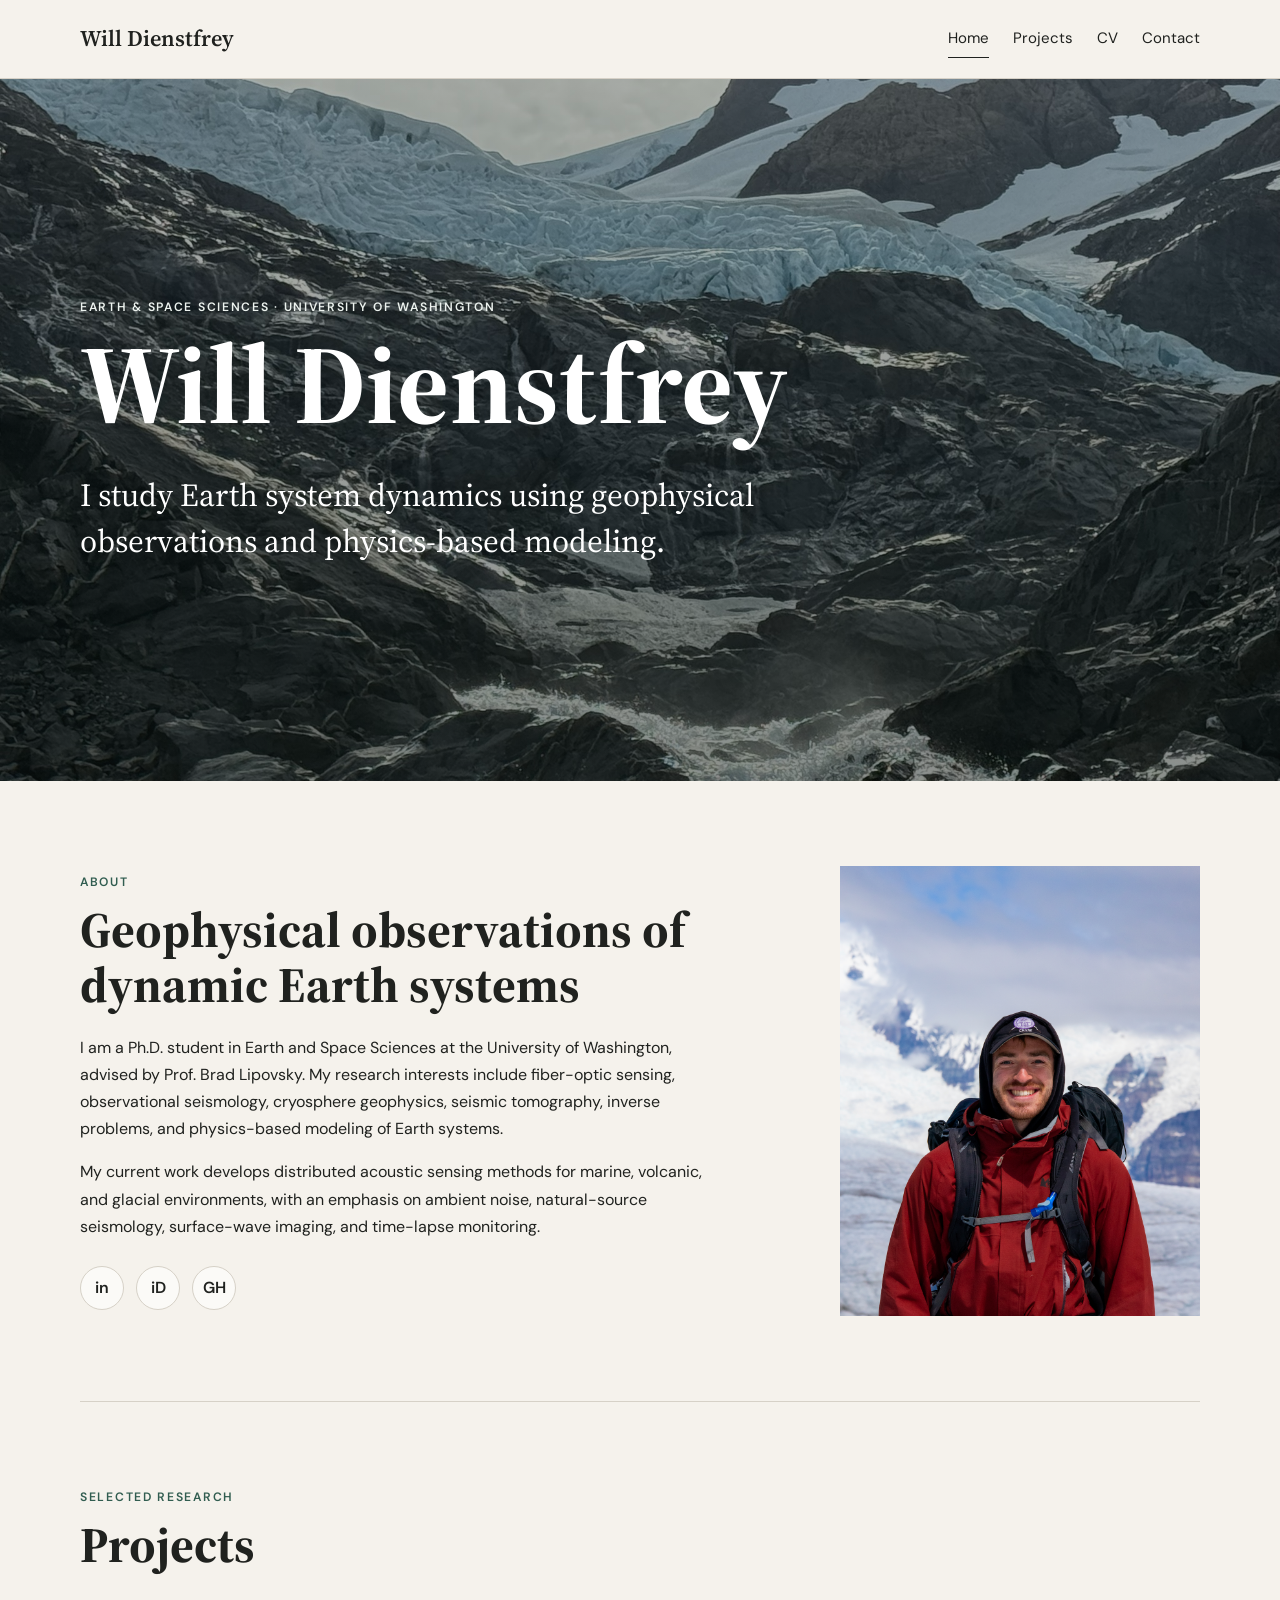
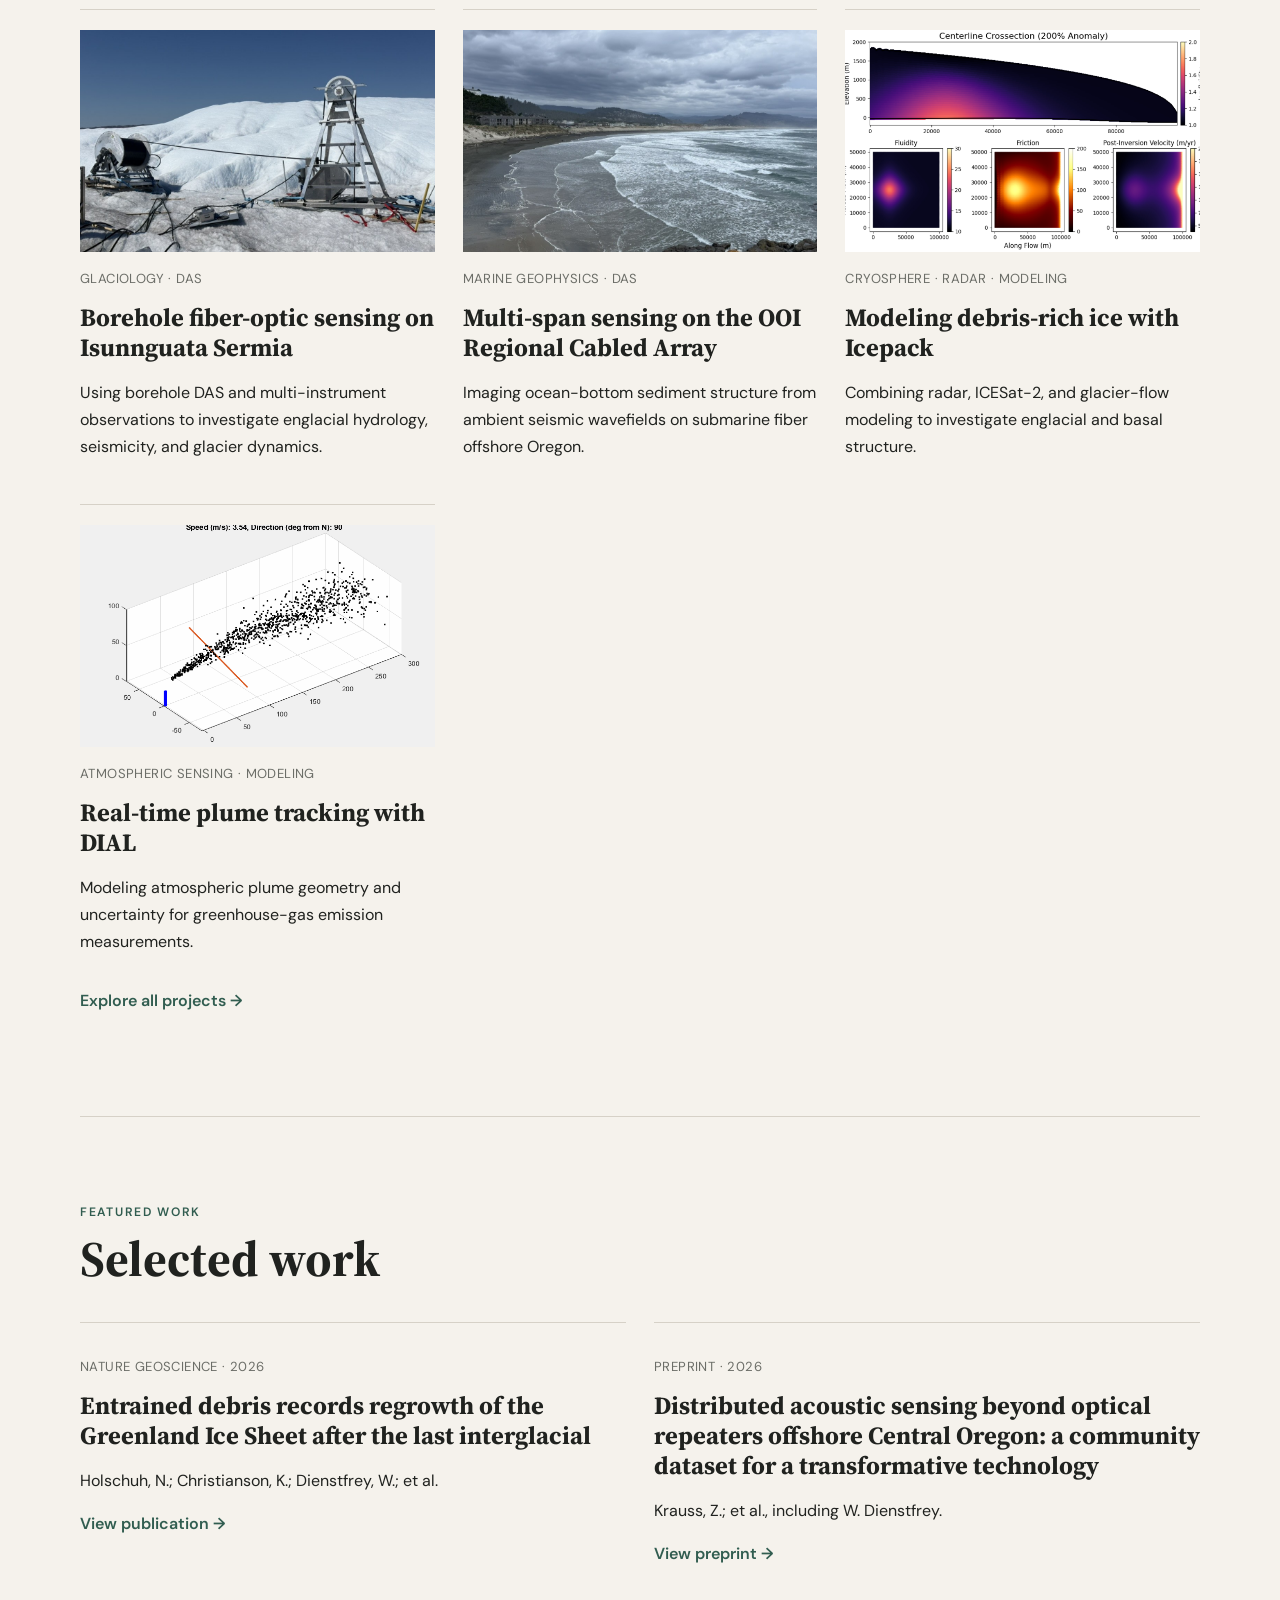
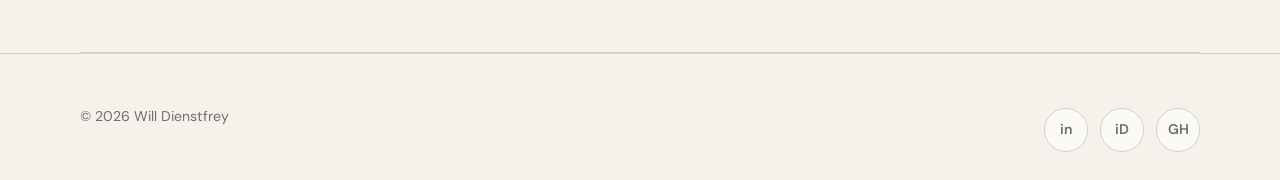
==== commit 707fbb73: "Add files via upload" ====
--- a/index.html
+++ b/index.html
@@ -1,6 +1,9 @@
 <!doctype html><html lang="en"><head><meta charset="utf-8"><meta name="viewport" content="width=device-width,initial-scale=1"><meta name="description" content="Will Dienstfrey — geophysical observations and physics-based modeling of Earth systems"><title>Home | Will Dienstfrey</title><link rel="stylesheet" href="styles.css"></head><body><header class="site-header"><div class="container nav-wrap"><a class="site-name" href="index.html">Will Dienstfrey</a><nav><a href="index.html" class="active">Home</a><a href="projects.html" class="">Projects</a><a href="cv.html" class="">CV</a><a href="contact.html" class="">Contact</a></nav></div></header><main><section class="hero"><div class="container hero-inner"><p class="eyebrow">EARTH & SPACE SCIENCES · UNIVERSITY OF WASHINGTON</p><h1>Will Dienstfrey</h1><p class="lede">I study Earth system dynamics using geophysical observations and physics-based modeling.</p></div></section><section class="container about"><div><p class="eyebrow">ABOUT</p><h2>Geophysical observations of dynamic Earth systems</h2><p>I am a Ph.D. student in Earth and Space Sciences at the University of Washington, advised by Prof. Brad Lipovsky. My research interests include fiber-optic sensing, observational seismology, cryosphere geophysics, seismic tomography, inverse problems, and physics-based modeling of Earth systems.</p><p>My current work develops distributed acoustic sensing methods for marine, volcanic, and glacial environments, with an emphasis on ambient noise, natural-source seismology, surface-wave imaging, and time-lapse monitoring.</p><div class="socials"><a class="social" href="https://www.linkedin.com/in/will-dienstfrey-532bb4279" aria-label="LinkedIn">in</a><a class="social" href="https://orcid.org/0009-0006-2963-2804" aria-label="ORCID">iD</a><a class="social" href="https://github.com/wdienstfrey" aria-label="GitHub">GH</a></div></div><img class="profile" src="./assets/profile.png" alt="Will Dienstfrey in a glaciated mountain environment"></section><section class="container section"><p class="eyebrow">SELECTED RESEARCH</p><h2>Projects</h2><div class="project-grid">
-<article class="project-card"><img src="./assets/project-1.jpg" alt="Borehole fiber-optic field equipment on glacier ice"><p class="meta">GLACIOLOGY · DAS</p><h3>Borehole fiber-optic sensing on Isunnguata Sermia</h3><p>Using borehole DAS and multi-instrument observations to investigate englacial hydrology, seismicity, and glacier dynamics.</p></article>
-<article class="project-card"><img src="./assets/project-2.jpg" alt="Oregon coast near the offshore fiber-optic sensing study area"><p class="meta">MARINE GEOPHYSICS · DAS</p><h3>Multi-span sensing on the OOI Regional Cabled Array</h3><p>Imaging ocean-bottom sediment structure from ambient seismic wavefields on submarine fiber offshore Oregon.</p></article>
-<article class="project-card"><img src="./assets/project-3.jpg" alt="Radar image of Greenland Ice Sheet structure"><p class="meta">CRYOSPHERE · RADAR · MODELING</p><h3>Greenland Ice Sheet structure and dynamics</h3><p>Combining radar, ICESat-2, and glacier-flow modeling to investigate englacial and basal structure.</p></article>
-<article class="project-card"><img src="./assets/project-4.jpg" alt="Tracking error in Gaussian plume model"><p class="meta">ATMOSPHERIC SENSING · MODELING</p><h3>Real-time plume tracking with DIAL</h3><p>Modeling atmospheric plume geometry and uncertainty for greenhouse-gas emission measurements.</p></article>
-</div><p><a class="text-link" href="projects.html">Explore all projects →</a></p></section><section class="container section"><p class="eyebrow">SELECTED PUBLICATIONS</p><h2>Recent work</h2><div class="pubs"><article class="pub"><p class="meta">NATURE GEOSCIENCE · 2026</p><h3>Entrained debris records regrowth of the Greenland Ice Sheet after the last interglacial</h3><p>Holschuh, N.; Christianson, K.; Dienstfrey, W.; et al.</p><a class="text-link" href="https://doi.org/10.1038/s41561-026-01950-1">View publication →</a></article><article class="pub"><p class="meta">REMOTE SENSING · 2023</p><h3>Study on Local Power Plant Emissions Using Multi-Frequency Differential Absorption LIDAR and Real-Time Plume Tracking</h3><p>Stroud, J. R.; Dienstfrey, W. J.; Plusquellic, D. F.</p><a class="text-link" href="https://doi.org/10.3390/rs15174283">View publication →</a></article></div></section></main><footer class="footer"><div class="container footer-inner"><span>© 2026 Will Dienstfrey</span><div class="socials"><a class="social" href="https://www.linkedin.com/in/will-dienstfrey-532bb4279" aria-label="LinkedIn">in</a><a class="social" href="https://orcid.org/0009-0006-2963-2804" aria-label="ORCID">iD</a><a class="social" href="https://github.com/wdienstfrey" aria-label="GitHub">GH</a></div></div></footer></body></html>+<a class="project-card project-link-card" href="project-isunnguata.html"><img src="./assets/project-1.jpg" alt=""><p class="meta">GLACIOLOGY · DAS</p><h3>Borehole fiber-optic sensing on Isunnguata Sermia</h3><p>Using borehole DAS and multi-instrument observations to investigate englacial hydrology, seismicity, and glacier dynamics.</p></a>
+<a class="project-card project-link-card" href="project-ooi.html"><img src="./assets/project-2.jpg" alt=""><p class="meta">MARINE GEOPHYSICS · DAS</p><h3>Multi-span sensing on the OOI Regional Cabled Array</h3><p>Imaging ocean-bottom sediment structure from ambient seismic wavefields on submarine fiber offshore Oregon.</p></a>
+<a class="project-card project-link-card" href="project-greenland.html"><img src="./assets/project-3.jpg" alt=""><p class="meta">CRYOSPHERE · RADAR · MODELING</p><h3>Modeling debris-rich ice with Icepack</h3><p>Combining radar, ICESat-2, and glacier-flow modeling to investigate englacial and basal structure.</p></a>
+<a class="project-card project-link-card" href="project-plume.html"><img src="./assets/moving-plume.gif" alt=""><p class="meta">ATMOSPHERIC SENSING · MODELING</p><h3>Real-time plume tracking with DIAL</h3><p>Modeling atmospheric plume geometry and uncertainty for greenhouse-gas emission measurements.</p></a>
+</div><p><a class="text-link" href="projects.html">Explore all projects →</a></p></section><section class="container section"><p class="eyebrow">FEATURED WORK</p><h2>Selected work</h2><div class="pubs">
+<article class="pub"><p class="meta">NATURE GEOSCIENCE · 2026</p><h3>Entrained debris records regrowth of the Greenland Ice Sheet after the last interglacial</h3><p>Holschuh, N.; Christianson, K.; Dienstfrey, W.; et al.</p><a class="text-link" href="https://doi.org/10.1038/s41561-026-01950-1">View publication →</a></article>
+<article class="pub"><p class="meta">PREPRINT · 2026</p><h3>Distributed acoustic sensing beyond optical repeaters offshore Central Oregon: a community dataset for a transformative technology</h3><p>Krauss, Z.; et al., including W. Dienstfrey.</p><a class="text-link" href="https://doi.org/10.22541/essoar.15004068/v1">View preprint →</a></article>
+</div></section></main><footer class="footer"><div class="container footer-inner"><span>© 2026 Will Dienstfrey</span><div class="socials"><a class="social" href="https://www.linkedin.com/in/will-dienstfrey-532bb4279" aria-label="LinkedIn">in</a><a class="social" href="https://orcid.org/0009-0006-2963-2804" aria-label="ORCID">iD</a><a class="social" href="https://github.com/wdienstfrey" aria-label="GitHub">GH</a></div></div></footer></body></html>
--- a/styles.css
+++ b/styles.css
@@ -22,3 +22,14 @@
   display: block;
   background: var(--paper);
 }
+
+.project-link-card{color:inherit;text-decoration:none;display:block}
+.project-link-card:hover h3{text-decoration:underline}
+.project-link-card img{width:100%;aspect-ratio:16/10;object-fit:cover;display:block}
+.project-detail{padding-top:3rem;padding-bottom:4rem}
+.project-detail h1{max-width:900px}
+.project-hero-full{width:100%;height:auto;max-height:none;object-fit:contain;display:block;margin:2rem 0}
+.project-detail-copy{max-width:780px}
+
+.related-work{margin-top:2.5rem}
+.related-work .pub{margin-top:1rem}
